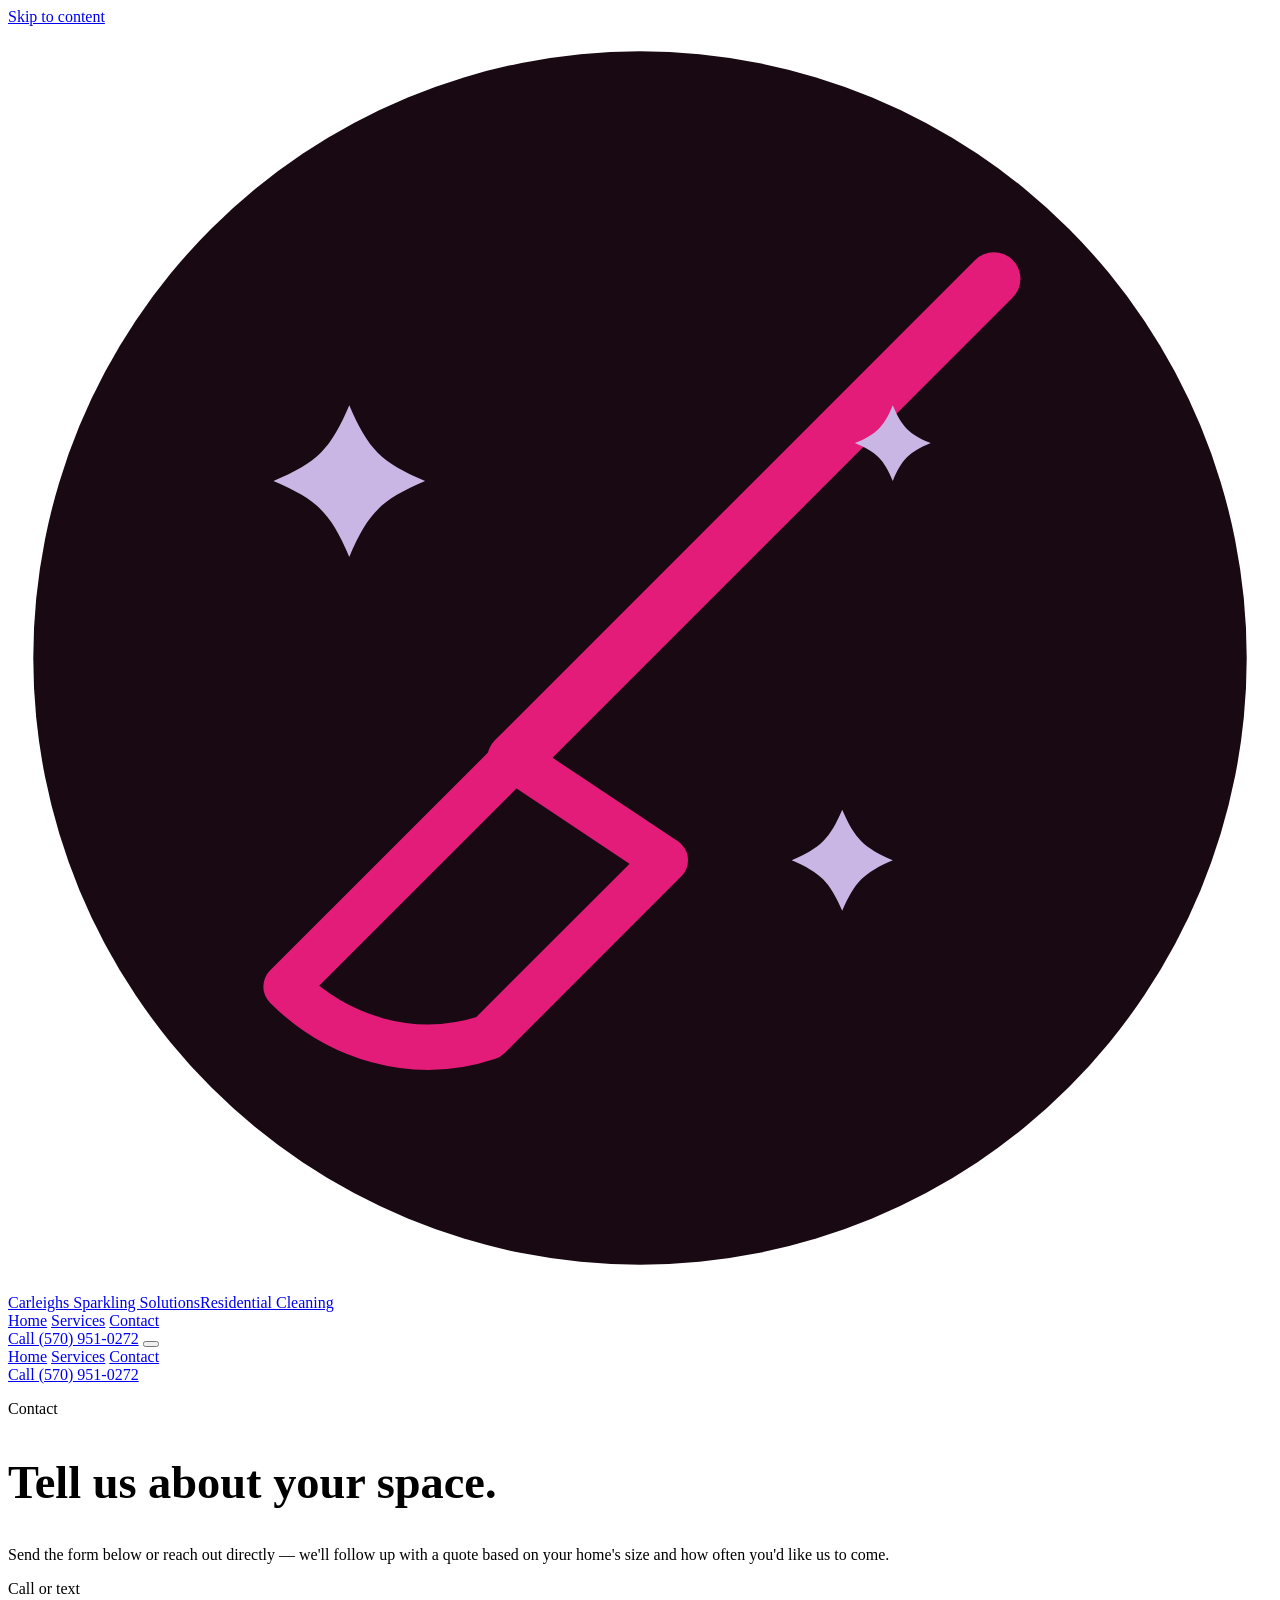
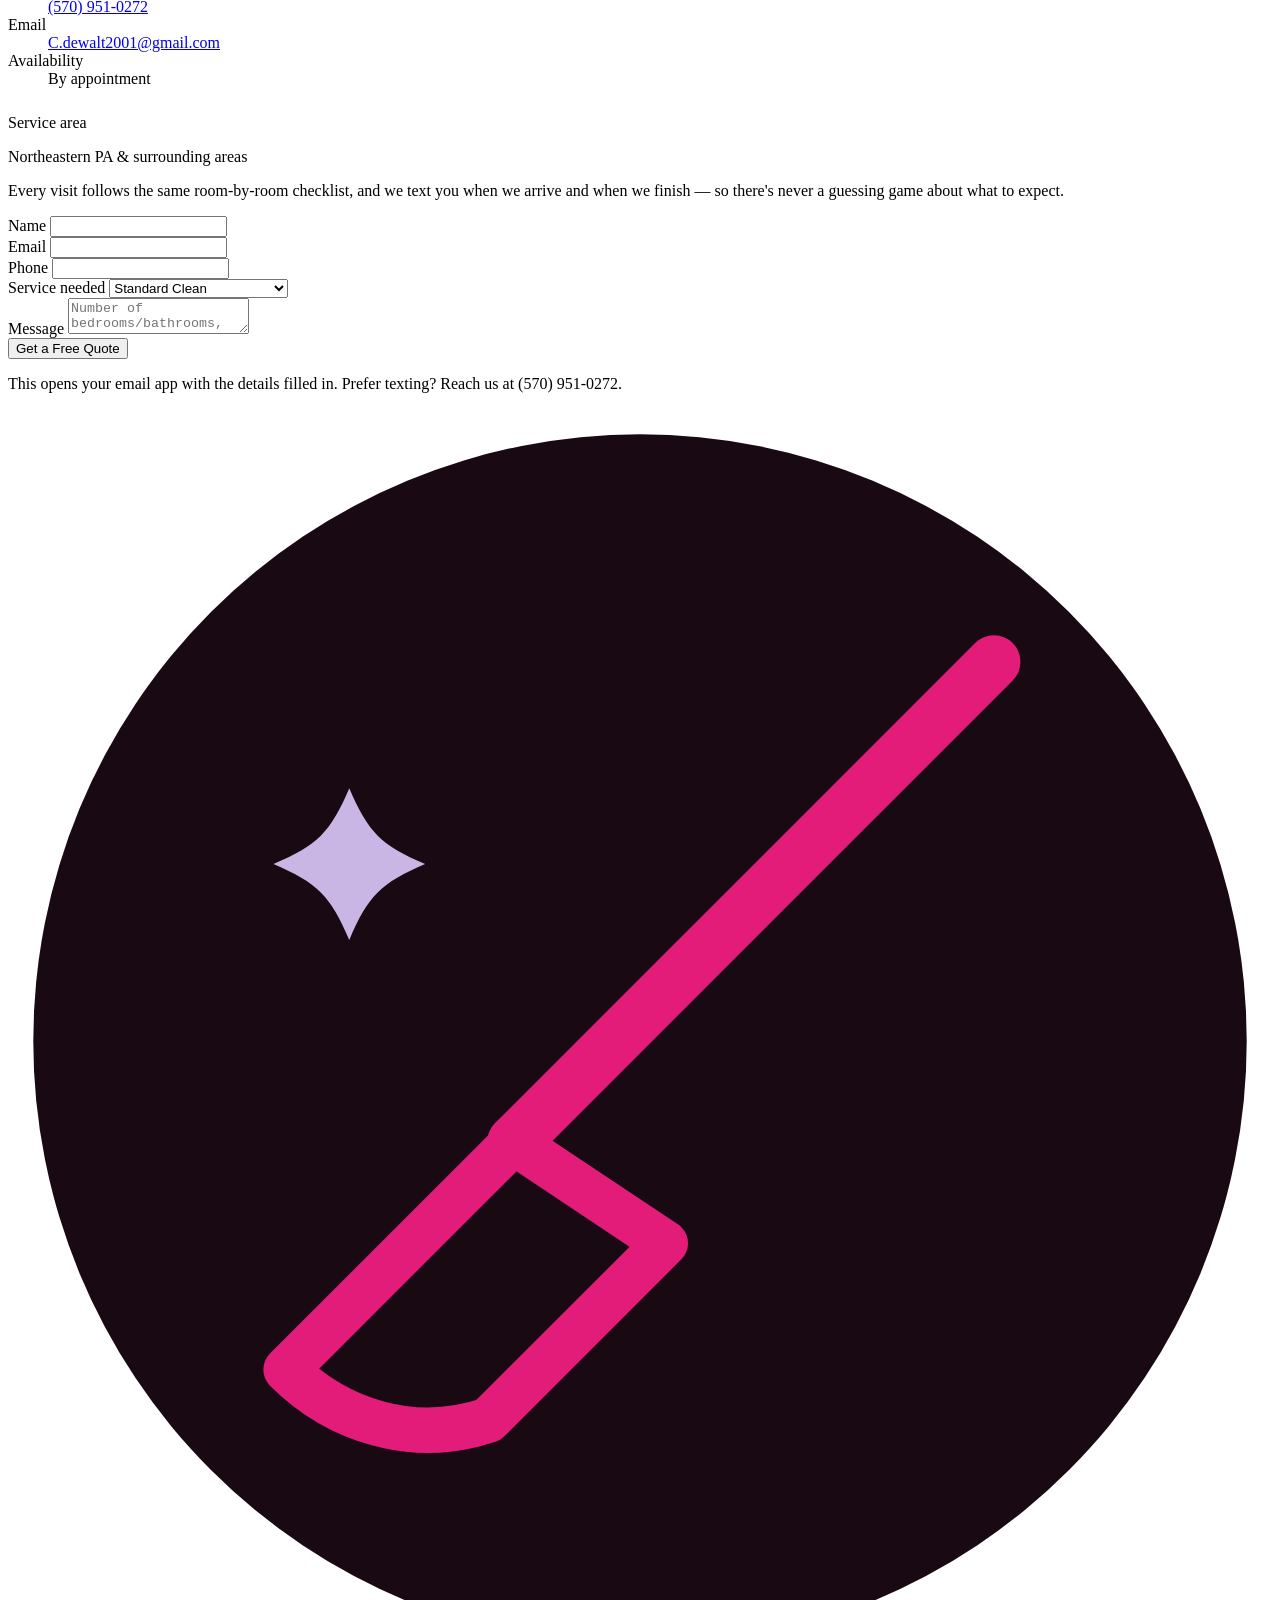
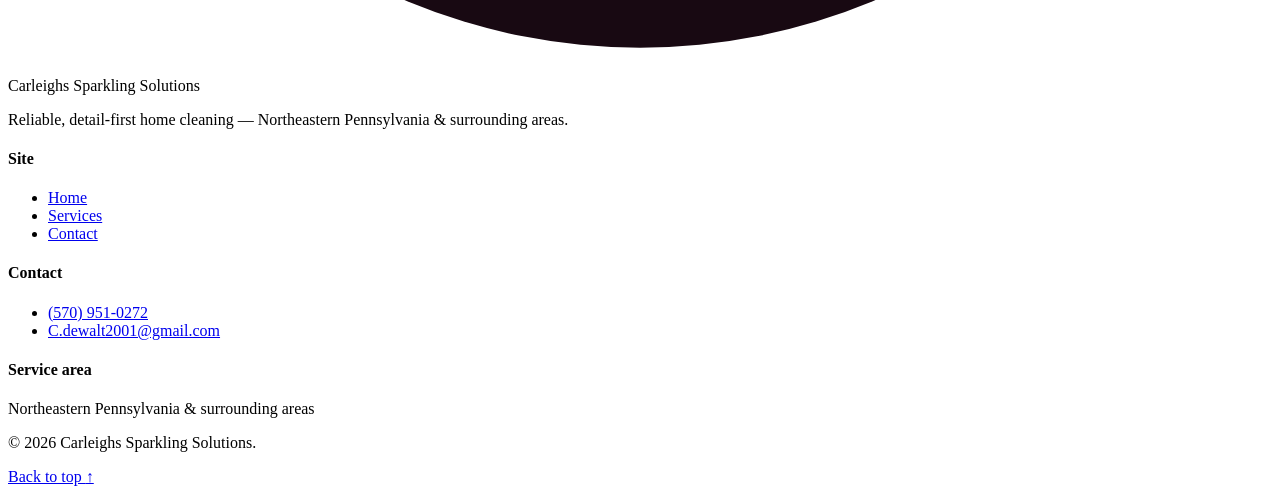
==== contact.html @ 0fd3078f "Rename contact (1).html to contact.html" ====
<!DOCTYPE html>
<html lang="en">
<head>
<meta charset="UTF-8">
<script>document.documentElement.classList.add('js');</script>
<meta name="viewport" content="width=device-width, initial-scale=1.0">
<title>Contact | Carleighs Sparkling Solutions</title>
<meta name="description" content="Request a free cleaning quote from Carleighs Sparkling Solutions. Call or text (570) 951-0272 or email C.dewalt2001@gmail.com.">
<link rel="canonical" href="https://www.carleighssparklingsolutions.com/contact.html">
<link rel="icon" href="data:image/svg+xml,<svg xmlns=%22http://www.w3.org/2000/svg%22 viewBox=%220 0 100 100%22><circle cx=%2250%22 cy=%2250%22 r=%2248%22 fill=%22%23180912%22/><circle cx=%2250%22 cy=%2250%22 r=%2210%22 fill=%22%23e31c79%22/></svg>">
<link rel="preconnect" href="https://fonts.googleapis.com">
<link rel="stylesheet" href="css/style.css">
</head>
<body>
<a class="skip-link" href="#main">Skip to content</a>

<header class="site-header">
  <div class="wrap bar">
    <a class="brand" href="index.html">
      <svg viewBox="0 0 100 100" xmlns="http://www.w3.org/2000/svg" role="img" aria-label="Carleighs Sparkling Solutions mark">
        <circle cx="50" cy="50" r="48" fill="#180912"/>
        <line x1="78" y1="20" x2="40" y2="58" fill="none" stroke="#e31c79" stroke-width="4.2" stroke-linecap="round"/>
        <path d="M40 58 L22 76 C26 80 32 82 38 80 L52 66 Z" fill="none" stroke="#e31c79" stroke-width="3.6" stroke-linejoin="round"/>
        <path d="M26 72 L34 64 M22 76 L30 68" stroke="#e31c79" stroke-width="2.4" stroke-linecap="round"/>
        <g fill="#c9b6e4">
          <path d="M27 30 C28.5 33.5 29.5 34.5 33 36 C29.5 37.5 28.5 38.5 27 42 C25.5 38.5 24.5 37.5 21 36 C24.5 34.5 25.5 33.5 27 30 Z"/>
          <path d="M66 62 C67 64.3 67.7 65 70 66 C67.7 67 67 67.7 66 70 C65 67.7 64.3 67 62 66 C64.3 65 65 64.3 66 62 Z"/>
          <path d="M70 30 C70.7 31.7 71.3 32.3 73 33 C71.3 33.7 70.7 34.3 70 36 C69.3 34.3 68.7 33.7 67 33 C68.7 32.3 69.3 31.7 70 30 Z"/>
        </g>
      </svg>
      <span class="brand-name">Carleighs Sparkling Solutions<span>Residential Cleaning</span></span>
    </a>
    <nav class="main-nav" aria-label="Primary">
      <a href="index.html">Home</a>
      <a href="services.html">Services</a>
      <a href="contact.html" aria-current="page">Contact</a>
    </nav>
    <div class="header-actions">
      <a class="call-chip" href="tel:+15709510272">Call (570) 951-0272</a>
      <button class="nav-toggle" aria-label="Open menu" aria-expanded="false" aria-controls="mobile-menu">
        <span></span><span></span><span></span>
      </button>
    </div>
  </div>
  <div class="mobile-menu glass" id="mobile-menu">
    <nav aria-label="Mobile">
      <a href="index.html">Home</a>
      <a href="services.html">Services</a>
      <a href="contact.html" aria-current="page">Contact</a>
    </nav>
    <a class="btn btn-primary btn-block" href="tel:+15709510272">Call (570) 951-0272</a>
  </div>
</header>

<main id="main">

  <section class="contact-hero">
    <div class="contact-blob contact-blob--1" aria-hidden="true"></div>
    <div class="contact-blob contact-blob--2" aria-hidden="true"></div>
    <div class="wrap section-head reveal" style="position:relative; z-index:1;">
      <p class="kicker">Contact</p>
      <h1 style="font-size:clamp(2rem, 1.5rem + 2.2vw, 2.9rem); line-height:1.1;">Tell us about your space.</h1>
      <p>Send the form below or reach out directly &mdash; we'll follow up with a quote based on your home's size and how often you'd like us to come.</p>
    </div>

    <div class="wrap contact-grid reveal-stagger reveal">
      <div class="contact-info-card glass">
        <dl>
          <dt>Call or text</dt>
          <dd><a href="tel:+15709510272">(570) 951-0272</a></dd>
          <dt>Email</dt>
          <dd><a href="mailto:C.dewalt2001@gmail.com">C.dewalt2001@gmail.com</a></dd>
          <dt>Availability</dt>
          <dd>By appointment</dd>
        </dl>
        <p class="kicker" style="margin-top:1.6rem;">Service area</p>
        <div class="area-list">
          <span>Northeastern PA</span>
          <span>&amp; surrounding areas</span>
        </div>
        <p class="reassure">Every visit follows the same room-by-room checklist, and we text you when we arrive and when we finish &mdash; so there's never a guessing game about what to expect.</p>
      </div>

      <form class="contact-form-card" action="mailto:C.dewalt2001@gmail.com" method="post" enctype="text/plain">
        <div class="form-row">
          <div class="field">
            <label for="name">Name</label>
            <input type="text" id="name" name="Name" required autocomplete="name">
          </div>
          <div class="field">
            <label for="email">Email</label>
            <input type="email" id="email" name="Email" required autocomplete="email">
          </div>
        </div>
        <div class="form-row">
          <div class="field">
            <label for="phone">Phone</label>
            <input type="tel" id="phone" name="Phone" autocomplete="tel">
          </div>
          <div class="field">
            <label for="service">Service needed</label>
            <select id="service" name="Service">
              <option>Standard Clean</option>
              <option>Deep Clean</option>
              <option>Move-In / Move-Out Clean</option>
              <option>Recurring Maintenance</option>
              <option>Not sure yet</option>
            </select>
          </div>
        </div>
        <div class="field">
          <label for="message">Message</label>
          <textarea id="message" name="Message" placeholder="Number of bedrooms/bathrooms, preferred dates, anything we should know" required></textarea>
        </div>
        <button type="submit" class="btn btn-primary btn-block">Get a Free Quote</button>
        <p class="form-note">This opens your email app with the details filled in. Prefer texting? Reach us at (570) 951-0272.</p>
      </form>
    </div>
  </section>

</main>

<footer>
  <div class="wrap">
    <div class="footer-grid">
      <div>
        <div class="foot-brand">
          <svg viewBox="0 0 100 100" xmlns="http://www.w3.org/2000/svg" aria-hidden="true">
            <circle cx="50" cy="50" r="48" fill="#180912"/>
            <line x1="78" y1="20" x2="40" y2="58" fill="none" stroke="#e31c79" stroke-width="4.2" stroke-linecap="round"/>
            <path d="M40 58 L22 76 C26 80 32 82 38 80 L52 66 Z" fill="none" stroke="#e31c79" stroke-width="3.6" stroke-linejoin="round"/>
            <g fill="#c9b6e4"><path d="M27 30 C28.5 33.5 29.5 34.5 33 36 C29.5 37.5 28.5 38.5 27 42 C25.5 38.5 24.5 37.5 21 36 C24.5 34.5 25.5 33.5 27 30 Z"/></g>
          </svg>
          <span>Carleighs Sparkling Solutions</span>
        </div>
        <p class="foot-tagline">Reliable, detail-first home cleaning &mdash; Northeastern Pennsylvania &amp; surrounding areas.</p>
      </div>
      <div class="foot-col">
        <h4>Site</h4>
        <ul>
          <li><a href="index.html">Home</a></li>
          <li><a href="services.html">Services</a></li>
          <li><a href="contact.html">Contact</a></li>
        </ul>
      </div>
      <div class="foot-col">
        <h4>Contact</h4>
        <ul>
          <li><a href="tel:+15709510272">(570) 951-0272</a></li>
          <li><a href="mailto:C.dewalt2001@gmail.com">C.dewalt2001@gmail.com</a></li>
        </ul>
      </div>
      <div class="foot-col">
        <h4>Service area</h4>
        <p>Northeastern Pennsylvania &amp; surrounding areas</p>
      </div>
    </div>
    <div class="foot-bottom">
      <p>&copy; 2026 Carleighs Sparkling Solutions.</p>
      <a class="back-to-top" href="#main">Back to top <span aria-hidden="true">&uarr;</span></a>
    </div>
  </div>
</footer>

<script src="js/main.js" defer></script>
</body>
</html>
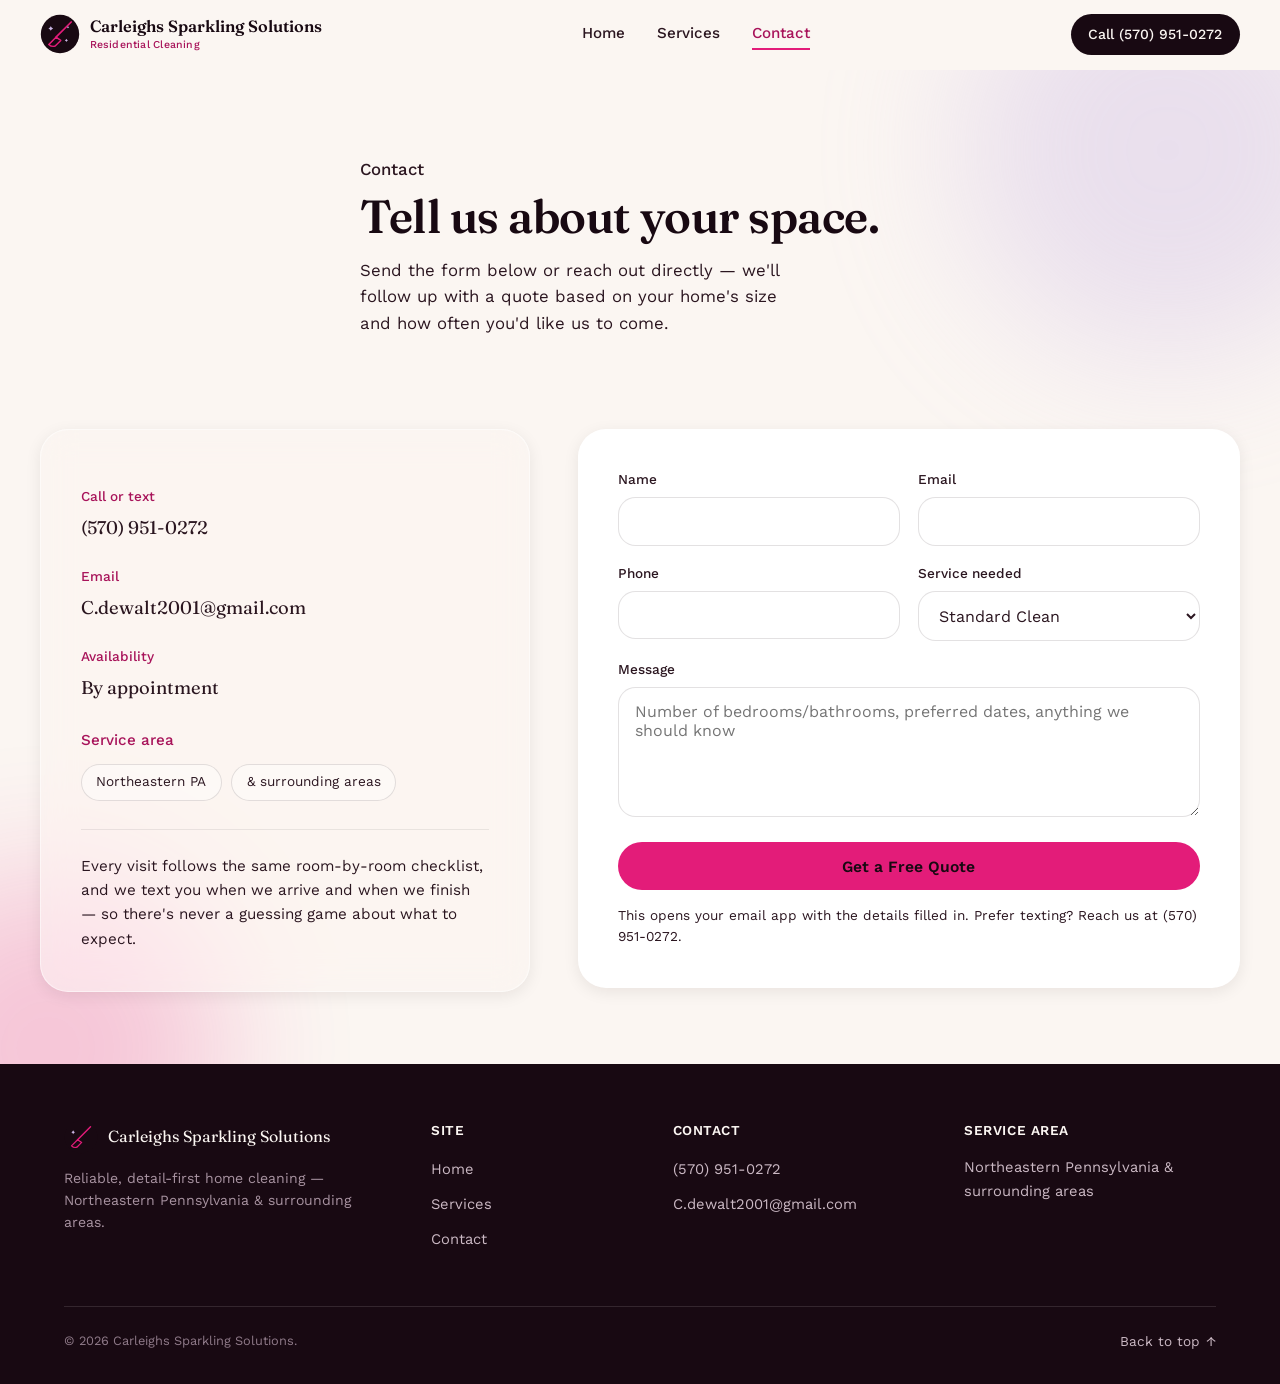
==== commit 5232f7c0: "Update contact.html" ====
--- a/contact.html
+++ b/contact.html
@@ -9,7 +9,420 @@
 <link rel="canonical" href="https://www.carleighssparklingsolutions.com/contact.html">
 <link rel="icon" href="data:image/svg+xml,<svg xmlns=%22http://www.w3.org/2000/svg%22 viewBox=%220 0 100 100%22><circle cx=%2250%22 cy=%2250%22 r=%2248%22 fill=%22%23180912%22/><circle cx=%2250%22 cy=%2250%22 r=%2210%22 fill=%22%23e31c79%22/></svg>">
 <link rel="preconnect" href="https://fonts.googleapis.com">
-<link rel="stylesheet" href="css/style.css">
+<style>
+@import url('https://fonts.googleapis.com/css2?family=Fraunces:ital,opsz,wght@0,9..144,400;0,9..144,500;0,9..144,600;0,9..144,700;1,9..144,500&family=Work+Sans:wght@400;500;600&display=swap');
+
+/* ============ TOKENS ============ */
+:root{
+  --ink:#180912;
+  --ink-soft:#2b1620;
+  --cream:#fbf6f2;
+  --cream-dim:#f2e6ec;
+  --pink:#e31c79;
+  --pink-deep:#a8135a;
+  --lilac:#c9b6e4;
+  --line:rgba(24,9,18,0.12);
+  --line-soft:rgba(24,9,18,0.08);
+  --glass-bg:rgba(251,246,242,0.6);
+  --glass-bg-strong:rgba(251,246,242,0.82);
+  --glass-border:rgba(255,255,255,0.5);
+  --glass-dark-bg:rgba(24,9,18,0.55);
+  --glass-dark-border:rgba(251,246,242,0.18);
+  --shadow-sm:0 4px 16px rgba(24,9,18,0.08);
+  --shadow-md:0 14px 34px rgba(24,9,18,0.14);
+  --radius-lg:1.75rem;
+  --radius-md:1.1rem;
+  --radius-pill:999px;
+  --max:75rem;
+  --ease:cubic-bezier(.22,.61,.36,1);
+}
+
+/* ============ RESET ============ */
+*,*::before,*::after{box-sizing:border-box;}
+html{scroll-behavior:smooth; font-size:100%;}
+body{
+  margin:0; background:var(--cream); color:var(--ink-soft);
+  font-family:'Work Sans',sans-serif; font-size:16px; line-height:1.6;
+  -webkit-font-smoothing:antialiased; overflow-x:hidden;
+}
+h1,h2,h3,h4{font-family:'Fraunces',serif; font-weight:600; color:var(--ink); margin:0; letter-spacing:-0.01em;}
+p{margin:0;}
+a{color:inherit;}
+img{display:block; max-width:100%;}
+ul{margin:0; padding:0; list-style:none;}
+button{font-family:inherit;}
+
+/* skip link */
+.skip-link{
+  position:absolute; left:1rem; top:-4rem; z-index:100;
+  background:var(--ink); color:var(--cream); padding:0.75rem 1.25rem;
+  border-radius:var(--radius-md); text-decoration:none; font-size:0.9rem; font-weight:600;
+  transition:top 0.2s var(--ease);
+}
+.skip-link:focus{top:1rem;}
+
+/* focus states */
+a:focus-visible, button:focus-visible, input:focus-visible, select:focus-visible, textarea:focus-visible{
+  outline:3px solid var(--pink); outline-offset:2px; border-radius:4px;
+}
+
+.wrap{max-width:var(--max); margin:0 auto; padding:0 1.5rem;}
+
+/* ============ REVEAL / ANIMATION SYSTEM ============ */
+.js .reveal{opacity:0; transform:translateY(28px); transition:opacity 0.7s var(--ease), transform 0.7s var(--ease);}
+.js .reveal.in-view{opacity:1; transform:translateY(0);}
+.js .reveal-stagger > *{opacity:0; transform:translateY(24px); transition:opacity 0.6s var(--ease), transform 0.6s var(--ease);}
+.js .reveal-stagger.in-view > *{opacity:1; transform:translateY(0);}
+.js .reveal-stagger.in-view > *:nth-child(1){transition-delay:0.05s;}
+.js .reveal-stagger.in-view > *:nth-child(2){transition-delay:0.15s;}
+.js .reveal-stagger.in-view > *:nth-child(3){transition-delay:0.25s;}
+.js .reveal-stagger.in-view > *:nth-child(4){transition-delay:0.35s;}
+
+@keyframes riseIn{
+  from{opacity:0; transform:translateY(22px);}
+  to{opacity:1; transform:translateY(0);}
+}
+.hero-anim{opacity:0; animation:riseIn 0.8s var(--ease) forwards;}
+.hero-anim--1{animation-delay:0.05s;}
+.hero-anim--2{animation-delay:0.2s;}
+.hero-anim--3{animation-delay:0.38s;}
+.hero-anim--4{animation-delay:0.54s;}
+
+@media (prefers-reduced-motion: reduce){
+  html{scroll-behavior:auto;}
+  .js .reveal, .js .reveal-stagger > *{opacity:1 !important; transform:none !important; transition:none !important;}
+  .hero-anim{animation:none !important; opacity:1 !important;}
+  .img-hover img, .lift, .btn, .floating-cta{transition:none !important;}
+  .img-hover:hover img{transform:none !important;}
+}
+
+/* ============ BUTTONS ============ */
+.btn{
+  display:inline-flex; align-items:center; justify-content:center; gap:0.5rem;
+  padding:0.9rem 1.75rem; border-radius:var(--radius-pill); font-weight:600; font-size:0.98rem;
+  text-decoration:none; border:none; cursor:pointer;
+  transition:transform 0.25s var(--ease), box-shadow 0.25s var(--ease), background 0.25s var(--ease), color 0.25s var(--ease), border-color 0.25s var(--ease);
+}
+.btn-primary{background:var(--pink); color:var(--ink);}
+.btn-primary:hover{background:#ff4d97; transform:translateY(-3px); box-shadow:var(--shadow-md);}
+.btn-ghost{border:1.5px solid rgba(24,9,18,0.22); color:var(--ink); background:transparent;}
+.btn-ghost:hover{border-color:var(--pink); color:var(--pink-deep); transform:translateY(-3px);}
+.btn-ghost-dark{border:1.5px solid rgba(251,246,242,0.4); color:var(--cream); background:transparent;}
+.btn-ghost-dark:hover{border-color:var(--pink); color:var(--pink); transform:translateY(-3px);}
+.btn-text{
+  display:inline-flex; align-items:center; gap:0.4rem; color:var(--pink-deep);
+  text-decoration:none; font-weight:600; font-size:0.98rem;
+  border-bottom:1px solid currentColor; padding-bottom:2px;
+}
+.btn-text span{transition:transform 0.2s var(--ease);}
+.btn-text:hover{color:var(--pink);}
+.btn-text:hover span{transform:translateX(3px);}
+.btn-block{width:100%;}
+
+/* ============ GLASS UTILITY ============ */
+.glass{
+  background:var(--glass-bg);
+  backdrop-filter:blur(16px) saturate(160%);
+  -webkit-backdrop-filter:blur(16px) saturate(160%);
+  border:1px solid var(--glass-border);
+  box-shadow:var(--shadow-sm);
+}
+.glass-dark{
+  background:var(--glass-dark-bg);
+  backdrop-filter:blur(16px) saturate(160%);
+  -webkit-backdrop-filter:blur(16px) saturate(160%);
+  border:1px solid var(--glass-dark-border);
+}
+
+/* ============ HEADER / NAV ============ */
+.site-header{
+  position:sticky; top:0; z-index:60;
+  background:transparent; border-bottom:1px solid transparent;
+  transition:background 0.35s var(--ease), backdrop-filter 0.35s var(--ease), box-shadow 0.35s var(--ease), border-color 0.35s var(--ease);
+}
+.site-header.is-scrolled{
+  background:var(--glass-bg-strong);
+  backdrop-filter:blur(14px) saturate(160%);
+  -webkit-backdrop-filter:blur(14px) saturate(160%);
+  box-shadow:var(--shadow-sm);
+  border-bottom-color:var(--line-soft);
+}
+.site-header .bar{display:flex; align-items:center; justify-content:space-between; padding:0.85rem 0; gap:1rem;}
+.brand{display:flex; align-items:center; gap:0.6rem; text-decoration:none;}
+.brand svg{width:40px; height:40px; flex-shrink:0;}
+.brand-name{font-family:'Fraunces',serif; font-weight:600; font-size:1.02rem; color:var(--ink); line-height:1.1;}
+.brand-name span{display:block; font-family:'Work Sans',sans-serif; font-weight:500; font-size:0.66rem; color:var(--pink-deep); margin-top:0.15rem; letter-spacing:0.02em;}
+
+.main-nav{display:flex; align-items:center; gap:2rem;}
+.main-nav a{
+  text-decoration:none; color:var(--ink-soft); font-size:0.95rem; font-weight:500;
+  position:relative; padding-bottom:3px;
+}
+.main-nav a::after{
+  content:""; position:absolute; left:0; right:0; bottom:-2px; height:2px; background:var(--pink);
+  transform:scaleX(0); transform-origin:left; transition:transform 0.25s var(--ease);
+}
+.main-nav a:hover::after, .main-nav a[aria-current="page"]::after{transform:scaleX(1);}
+.main-nav a[aria-current="page"]{color:var(--pink-deep);}
+
+.header-actions{display:flex; align-items:center; gap:0.9rem;}
+.call-chip{
+  display:inline-flex; align-items:center; gap:0.4rem; text-decoration:none;
+  color:var(--ink); background:var(--ink); color:var(--cream);
+  padding:0.6rem 1.1rem; border-radius:var(--radius-pill); font-size:0.88rem; font-weight:500;
+  white-space:nowrap; transition:background 0.25s var(--ease), transform 0.25s var(--ease);
+}
+.call-chip:hover{background:var(--pink-deep); transform:translateY(-2px);}
+
+.nav-toggle{
+  display:none; flex-direction:column; justify-content:center; gap:5px;
+  width:42px; height:42px; border:none; background:transparent; cursor:pointer;
+  border-radius:var(--radius-md); padding:0;
+}
+.nav-toggle span{
+  display:block; width:22px; height:2px; margin:0 auto; background:var(--ink);
+  transition:transform 0.3s var(--ease), opacity 0.3s var(--ease);
+}
+.nav-toggle[aria-expanded="true"] span:nth-child(1){transform:translateY(7px) rotate(45deg);}
+.nav-toggle[aria-expanded="true"] span:nth-child(2){opacity:0;}
+.nav-toggle[aria-expanded="true"] span:nth-child(3){transform:translateY(-7px) rotate(-45deg);}
+
+.mobile-menu{
+  display:none;
+  position:fixed; inset:0 0 auto 0; top:var(--header-h, 64px); z-index:55;
+  padding:1.5rem; border-radius:0 0 var(--radius-lg) var(--radius-lg);
+  transform:translateY(-12px); opacity:0; pointer-events:none;
+  transition:transform 0.3s var(--ease), opacity 0.3s var(--ease);
+}
+.mobile-menu.is-open{transform:translateY(0); opacity:1; pointer-events:auto;}
+.mobile-menu nav{display:flex; flex-direction:column; gap:0.25rem;}
+.mobile-menu nav a{
+  text-decoration:none; color:var(--ink); font-family:'Fraunces',serif; font-size:1.4rem;
+  padding:0.75rem 0.25rem; border-bottom:1px solid var(--line-soft);
+}
+.mobile-menu nav a[aria-current="page"]{color:var(--pink-deep);}
+.mobile-menu .btn{margin-top:1.25rem;}
+body.menu-open{overflow:hidden;}
+
+/* ============ FLOATING CTA ============ */
+.floating-cta{
+  position:fixed; right:1.25rem; bottom:1.25rem; z-index:45;
+  display:inline-flex; align-items:center; gap:0.5rem;
+  padding:0.85rem 1.4rem; border-radius:var(--radius-pill);
+  text-decoration:none; color:var(--ink); font-weight:600; font-size:0.92rem;
+  opacity:0; transform:translateY(14px) scale(0.96); pointer-events:none;
+  transition:opacity 0.35s var(--ease), transform 0.35s var(--ease), background 0.25s var(--ease);
+}
+.floating-cta.is-visible{opacity:1; transform:translateY(0) scale(1); pointer-events:auto;}
+.floating-cta:hover{background:var(--glass-bg-strong);}
+
+/* ============ SECTIONS / TYPE ============ */
+main{display:block;}
+section{padding:clamp(3rem, 6vw, 5rem) 0;}
+.section-head{max-width:38rem; margin-bottom:2.75rem;}
+.kicker{color:var(--pink-deep); font-weight:500; font-size:0.95rem; margin:0 0 0.5rem; display:block;}
+.section-head h2{font-size:clamp(1.9rem, 1.4rem + 2vw, 2.6rem); line-height:1.1;}
+.section-head p{margin-top:0.9rem; color:var(--ink-soft); font-size:1.05rem; max-width:44ch;}
+.divider{height:1px; background:var(--line-soft); margin:0;}
+
+/* ============ HERO (home) ============ */
+.hero{
+  position:relative; overflow:hidden;
+  background:radial-gradient(ellipse 120% 90% at 70% 10%, #2a0f1f 0%, var(--ink) 55%, #0e0509 100%);
+  color:var(--cream); padding:clamp(3.5rem,8vw,6rem) 0 clamp(3rem,6vw,4.5rem);
+}
+.hero .wrap{position:relative; z-index:2; display:grid; grid-template-columns:1.05fr 0.95fr; gap:3rem; align-items:center;}
+.hero-eyebrow{color:var(--lilac); font-size:0.95rem; font-weight:500; margin-bottom:1rem;}
+.hero h1{font-size:clamp(2.3rem, 1.7rem + 3vw, 3.9rem); color:var(--cream); line-height:1.06; max-width:15ch;}
+.hero h1 em{color:var(--pink); font-style:normal;}
+.hero .lede{margin-top:1.3rem; max-width:42ch; font-size:1.08rem; color:#e9d9e2;}
+.hero-actions{margin-top:2rem; display:flex; gap:1rem; flex-wrap:wrap;}
+.hero-image-wrap{aspect-ratio:4/3; border-radius:var(--radius-lg); overflow:hidden; box-shadow:var(--shadow-md);}
+.hero-image-wrap img{width:100%; height:100%; object-fit:cover; transition:transform 0.6s var(--ease);}
+.hero-image-wrap:hover img{transform:scale(1.03);}
+
+.trust-strip{margin-top:2.5rem; display:flex; flex-wrap:wrap; gap:0.75rem;}
+.trust-chip{
+  display:inline-flex; align-items:center; gap:0.5rem;
+  padding:0.55rem 1rem; border-radius:var(--radius-pill); font-size:0.86rem; font-weight:500;
+  color:var(--cream);
+}
+.trust-chip::before{content:""; width:6px; height:6px; border-radius:50%; background:var(--pink);}
+
+/* ============ IMAGE HOVER ============ */
+.img-hover{overflow:hidden;}
+.img-hover img{transition:transform 0.5s var(--ease);}
+.img-hover:hover img{transform:scale(1.04);}
+
+/* ============ LIFT (cards) ============ */
+.lift{transition:transform 0.3s var(--ease), box-shadow 0.3s var(--ease);}
+.lift:hover{transform:translateY(-6px); box-shadow:var(--shadow-md);}
+
+/* ============ WHY / BENEFITS (home) ============ */
+.why-top{display:grid; grid-template-columns:11fr 9fr; gap:2.75rem; align-items:center; margin-bottom:3.25rem;}
+.why-copy h2{font-size:clamp(2rem,3.2vw,2.75rem); margin-top:0.5rem; line-height:1.08;}
+.why-lede{margin:1.1rem 0 0; max-width:30ch; font-size:1.05rem; color:var(--ink-soft); line-height:1.65;}
+.why-image-wrap{aspect-ratio:3/2; width:100%; border-radius:var(--radius-lg); overflow:hidden;}
+.why-image-wrap img{width:100%; height:100%; object-fit:cover;}
+
+.benefits-grid{display:grid; grid-template-columns:repeat(3,1fr); border-top:1px solid var(--line-soft);}
+.benefit{padding:2.75rem 2.25rem 0.25rem; border-right:1px solid var(--line-soft);}
+.benefit:first-child{padding-left:0;}
+.benefit:last-child{border-right:none; padding-right:0;}
+.benefit-num{font-family:'Fraunces',serif; font-size:0.85rem; color:var(--pink-deep); letter-spacing:0.03em; display:block; margin-bottom:1.15rem;}
+.benefit h3{font-size:1.3rem; font-weight:600; margin-bottom:0.55rem;}
+.benefit-sub{margin:0 0 0.85rem; font-weight:600; color:var(--ink); font-size:1rem;}
+.benefit p:not(.benefit-sub){margin:0; color:var(--ink-soft); font-size:0.97rem; line-height:1.6;}
+
+/* ============ SERVICE PREVIEW CARDS (home) ============ */
+.service-preview-grid{display:grid; grid-template-columns:repeat(2,1fr); gap:1.75rem;}
+.preview-card{
+  background:#fff; border-radius:var(--radius-lg); overflow:hidden;
+  box-shadow:var(--shadow-sm); text-decoration:none; color:inherit; display:block;
+}
+.preview-card .thumb{aspect-ratio:4/3; overflow:hidden;}
+.preview-card .thumb img{width:100%; height:100%; object-fit:cover; transition:transform 0.5s var(--ease);}
+.preview-card:hover .thumb img{transform:scale(1.05);}
+.preview-card .body{padding:1.5rem 1.5rem 1.75rem;}
+.preview-card .num{font-family:'Fraunces',serif; font-size:0.8rem; color:var(--pink-deep); display:block; margin-bottom:0.4rem;}
+.preview-card h3{font-size:1.25rem; margin-bottom:0.5rem;}
+.preview-card p{color:var(--ink-soft); font-size:0.94rem; margin-bottom:0.9rem;}
+
+/* ============ CTA BAND ============ */
+.cta-band{background:var(--ink); color:var(--cream);}
+.cta-band .wrap{display:flex; align-items:center; justify-content:space-between; flex-wrap:wrap; gap:1.5rem;}
+.cta-band h2{color:var(--cream); font-size:clamp(1.7rem,3vw,2.3rem); max-width:22ch;}
+.cta-band .actions{display:flex; gap:1rem; flex-wrap:wrap;}
+
+/* ============ SERVICES PAGE ============ */
+.services-hero{padding:clamp(3rem,6vw,4.5rem) 0 clamp(2rem,4vw,2.5rem); background:var(--cream-dim);}
+.service-block{
+  display:grid; grid-template-columns:11fr 9fr; gap:9.5rem; align-items:center;
+  padding:4rem 0; border-top:1px solid var(--line-soft);
+}
+.service-block:first-of-type{border-top:none; padding-top:0.5rem;}
+.service-block--reverse{grid-template-columns:9fr 11fr;}
+.service-block--reverse .service-copy{order:2; padding-left:4.5rem;}
+.service-num{font-family:'Fraunces',serif; font-size:0.95rem; color:var(--pink-deep); letter-spacing:0.03em; display:block; margin-bottom:0.9rem;}
+.service-name{font-size:clamp(1.8rem,2.6vw,2.35rem); margin-bottom:0.5rem; line-height:1.08;}
+.service-tag{color:var(--pink-deep); font-weight:500; font-size:0.9rem; margin:0 0 1.1rem;}
+.service-desc{margin:0 0 1.3rem; color:var(--ink-soft); font-size:1.03rem; max-width:38ch;}
+.service-list{margin:0 0 1.4rem; padding:0; max-width:36ch;}
+.service-list li{margin-bottom:0.6rem; padding-left:1.15rem; position:relative; color:var(--ink-soft); font-size:0.97rem; line-height:1.5;}
+.service-list li::before{content:""; position:absolute; left:0; top:0.55em; width:6px; height:6px; border-radius:50%; background:var(--pink);}
+.service-image-wrap{aspect-ratio:4/3; width:100%; border-radius:var(--radius-lg); overflow:hidden;}
+.service-image-wrap img{width:100%; height:100%; object-fit:cover;}
+
+/* ============ CONTACT PAGE ============ */
+.contact-hero{position:relative; padding:clamp(3rem,6vw,4.5rem) 0 0; overflow:hidden;}
+.contact-blob{position:absolute; border-radius:50%; filter:blur(70px); opacity:0.35; z-index:0; pointer-events:none;}
+.contact-blob--1{width:26rem; height:26rem; background:var(--lilac); top:-8rem; right:-6rem;}
+.contact-blob--2{width:22rem; height:22rem; background:var(--pink); bottom:-10rem; left:-8rem; opacity:0.22;}
+.contact-grid{position:relative; z-index:1; display:grid; grid-template-columns:0.85fr 1.15fr; gap:3rem; align-items:start; padding:clamp(2rem,4vw,3rem) 0 clamp(3rem,6vw,4.5rem);}
+.contact-info-card{padding:2.5rem; border-radius:var(--radius-lg);}
+.contact-info-card dt{color:var(--pink-deep); font-size:0.85rem; font-weight:500; margin-top:1.5rem;}
+.contact-info-card dt:first-child{margin-top:0;}
+.contact-info-card dd{margin:0.3rem 0 0; font-size:1.15rem; font-family:'Fraunces',serif;}
+.contact-info-card a{text-decoration:none;}
+.contact-info-card a:hover{color:var(--pink-deep);}
+.contact-info-card .reassure{margin-top:1.75rem; padding-top:1.5rem; border-top:1px solid var(--line-soft); font-size:0.95rem; color:var(--ink-soft); line-height:1.6;}
+.area-list{display:flex; flex-wrap:wrap; gap:0.6rem; margin-top:0.75rem;}
+.area-list span{border:1px solid var(--line); border-radius:var(--radius-pill); padding:0.4rem 0.9rem; font-size:0.85rem; background:rgba(255,255,255,0.4);}
+
+.contact-form-card{padding:2.5rem; border-radius:var(--radius-lg); background:#fff; box-shadow:var(--shadow-sm);}
+.form-row{display:grid; grid-template-columns:1fr 1fr; gap:1.1rem;}
+.field{margin-bottom:1.1rem;}
+.field label{display:block; font-size:0.85rem; font-weight:500; color:var(--ink-soft); margin-bottom:0.4rem;}
+.field input, .field select, .field textarea{
+  width:100%; padding:0.85rem 1rem; border:1.5px solid var(--line); border-radius:var(--radius-md);
+  font-family:'Work Sans',sans-serif; font-size:1rem; background:#fff; color:var(--ink-soft);
+  transition:border-color 0.2s var(--ease), box-shadow 0.2s var(--ease);
+}
+.field textarea{min-height:130px; resize:vertical;}
+.field input:focus, .field select:focus, .field textarea:focus{
+  border-color:var(--pink); box-shadow:0 0 0 4px rgba(227,28,121,0.12); outline:none;
+}
+.form-note{font-size:0.85rem; color:var(--ink-soft); margin-top:0.9rem;}
+
+/* ============ FOOTER ============ */
+footer{background:var(--ink); color:#cbb9c4; padding:3.5rem 0 2rem;}
+.footer-grid{display:grid; grid-template-columns:1.3fr 0.8fr 1fr 1fr; gap:2.5rem;}
+.foot-brand{display:flex; align-items:center; gap:0.6rem;}
+.foot-brand svg{width:34px; height:34px;}
+.foot-brand span{font-family:'Fraunces',serif; color:var(--cream); font-size:1rem;}
+.foot-tagline{margin:0.9rem 0 0; font-size:0.88rem; line-height:1.55; color:#a893a1; max-width:22rem;}
+.foot-col h4{font-family:'Work Sans',sans-serif; font-weight:600; color:var(--cream); font-size:0.85rem; text-transform:uppercase; letter-spacing:0.04em; margin-bottom:0.9rem;}
+.foot-col ul li{margin-bottom:0.6rem;}
+.foot-col a{color:#cbb9c4; text-decoration:none; font-size:0.92rem;}
+.foot-col a:hover{color:var(--pink);}
+.foot-col p{color:#cbb9c4; font-size:0.92rem;}
+.foot-bottom{
+  margin-top:2.75rem; padding-top:1.5rem; border-top:1px solid rgba(251,246,242,0.12);
+  display:flex; justify-content:space-between; align-items:center; flex-wrap:wrap; gap:1rem;
+}
+.foot-bottom p{font-size:0.8rem; color:#8f7a89; margin:0;}
+.back-to-top{display:inline-flex; align-items:center; gap:0.35rem; color:#cbb9c4; text-decoration:none; font-size:0.85rem;}
+.back-to-top span{transition:transform 0.2s var(--ease);}
+.back-to-top:hover{color:var(--pink);}
+.back-to-top:hover span{transform:translateY(-2px);}
+
+/* ============ RESPONSIVE ============ */
+@media (max-width:1024px){
+  .hero .wrap{grid-template-columns:1fr; gap:2.5rem;}
+  .hero h1{max-width:none;}
+  .why-top{grid-template-columns:1fr 0.85fr; gap:2rem;}
+  .why-lede{max-width:32ch;}
+  .benefit{padding-left:1.5rem; padding-right:1.5rem;}
+  .benefit:first-child{padding-left:0;}
+  .benefit:last-child{padding-right:0;}
+  .service-block{gap:7rem;}
+  .service-block--reverse .service-copy{padding-left:3rem;}
+  .footer-grid{grid-template-columns:1fr 1fr; gap:2.25rem;}
+  .contact-grid{grid-template-columns:1fr; gap:2.25rem;}
+}
+
+@media (max-width:860px){
+  .main-nav, .header-actions .call-chip{display:none;}
+  .nav-toggle{display:flex;}
+  .mobile-menu{display:block;}
+
+  .why-top{grid-template-columns:1fr; gap:1.75rem; margin-bottom:2.75rem;}
+  .why-lede{max-width:none;}
+  .why-image-wrap{aspect-ratio:4/3;}
+  .benefits-grid{grid-template-columns:1fr; border-top:none;}
+  .benefit{border-right:none; border-top:1px solid var(--line-soft); padding:2rem 0 0.25rem;}
+  .benefit:first-child{border-top:none; padding-top:0;}
+
+  .service-preview-grid{grid-template-columns:1fr;}
+  .cta-band .wrap{flex-direction:column; align-items:flex-start;}
+
+  .service-block, .service-block--reverse{grid-template-columns:1fr; gap:1.75rem; padding:2.75rem 0;}
+  .service-block--reverse .service-copy{padding-left:0;}
+  .service-desc, .service-list{max-width:none;}
+
+  .form-row{grid-template-columns:1fr;}
+  .contact-info-card, .contact-form-card{padding:1.75rem;}
+}
+
+@media (max-width:640px){
+  .wrap{padding:0 1.25rem;}
+  section{padding:2.75rem 0;}
+  .hero{padding-top:2.5rem;}
+  .hero-actions .btn{width:100%; justify-content:center;}
+  .hero-actions{flex-direction:column;}
+  .footer-grid{grid-template-columns:1fr; gap:2rem;}
+  .foot-bottom{flex-direction:column; align-items:flex-start;}
+  .floating-cta span.label{display:none;}
+  .floating-cta{padding:0.85rem; border-radius:50%;}
+}
+
+@media (max-width:380px){
+  .hero h1{font-size:2rem;}
+  .service-name{font-size:1.6rem;}
+  .section-head h2{font-size:1.7rem;}
+}
+
+</style>
 </head>
 <body>
 <a class="skip-link" href="#main">Skip to content</a>
@@ -162,6 +575,108 @@
   </div>
 </footer>
 
-<script src="js/main.js" defer></script>
+<script defer>
+(function () {
+  "use strict";
+
+  var reduceMotion = window.matchMedia("(prefers-reduced-motion: reduce)").matches;
+
+  /* ---------- Sticky header glass on scroll ---------- */
+  var header = document.querySelector(".site-header");
+  var floatingCta = document.querySelector(".floating-cta");
+  var ticking = false;
+
+  function onScroll() {
+    var y = window.scrollY || window.pageYOffset;
+    if (header) {
+      if (y > 8) header.classList.add("is-scrolled");
+      else header.classList.remove("is-scrolled");
+    }
+    if (floatingCta) {
+      if (y > 480) floatingCta.classList.add("is-visible");
+      else floatingCta.classList.remove("is-visible");
+    }
+    ticking = false;
+  }
+
+  window.addEventListener(
+    "scroll",
+    function () {
+      if (!ticking) {
+        window.requestAnimationFrame(onScroll);
+        ticking = true;
+      }
+    },
+    { passive: true }
+  );
+  onScroll();
+
+  /* ---------- Mobile menu ---------- */
+  var toggle = document.querySelector(".nav-toggle");
+  var menu = document.querySelector(".mobile-menu");
+
+  function closeMenu() {
+    if (!toggle || !menu) return;
+    toggle.setAttribute("aria-expanded", "false");
+    menu.classList.remove("is-open");
+    document.body.classList.remove("menu-open");
+  }
+
+  function openMenu() {
+    if (!toggle || !menu) return;
+    toggle.setAttribute("aria-expanded", "true");
+    menu.classList.add("is-open");
+    document.body.classList.add("menu-open");
+  }
+
+  if (toggle && menu) {
+    toggle.addEventListener("click", function () {
+      var isOpen = toggle.getAttribute("aria-expanded") === "true";
+      if (isOpen) closeMenu();
+      else openMenu();
+    });
+
+    menu.querySelectorAll("a").forEach(function (link) {
+      link.addEventListener("click", closeMenu);
+    });
+
+    document.addEventListener("keydown", function (e) {
+      if (e.key === "Escape") closeMenu();
+    });
+
+    document.addEventListener("click", function (e) {
+      var isOpen = toggle.getAttribute("aria-expanded") === "true";
+      if (!isOpen) return;
+      if (menu.contains(e.target) || toggle.contains(e.target)) return;
+      closeMenu();
+    });
+  }
+
+  /* ---------- Scroll reveal ---------- */
+  var revealEls = document.querySelectorAll(".reveal, .reveal-stagger");
+
+  if (reduceMotion || !("IntersectionObserver" in window)) {
+    revealEls.forEach(function (el) {
+      el.classList.add("in-view");
+    });
+  } else {
+    var observer = new IntersectionObserver(
+      function (entries) {
+        entries.forEach(function (entry) {
+          if (entry.isIntersecting) {
+            entry.target.classList.add("in-view");
+            observer.unobserve(entry.target);
+          }
+        });
+      },
+      { threshold: 0.15, rootMargin: "0px 0px -40px 0px" }
+    );
+    revealEls.forEach(function (el) {
+      observer.observe(el);
+    });
+  }
+})();
+
+</script>
 </body>
 </html>
